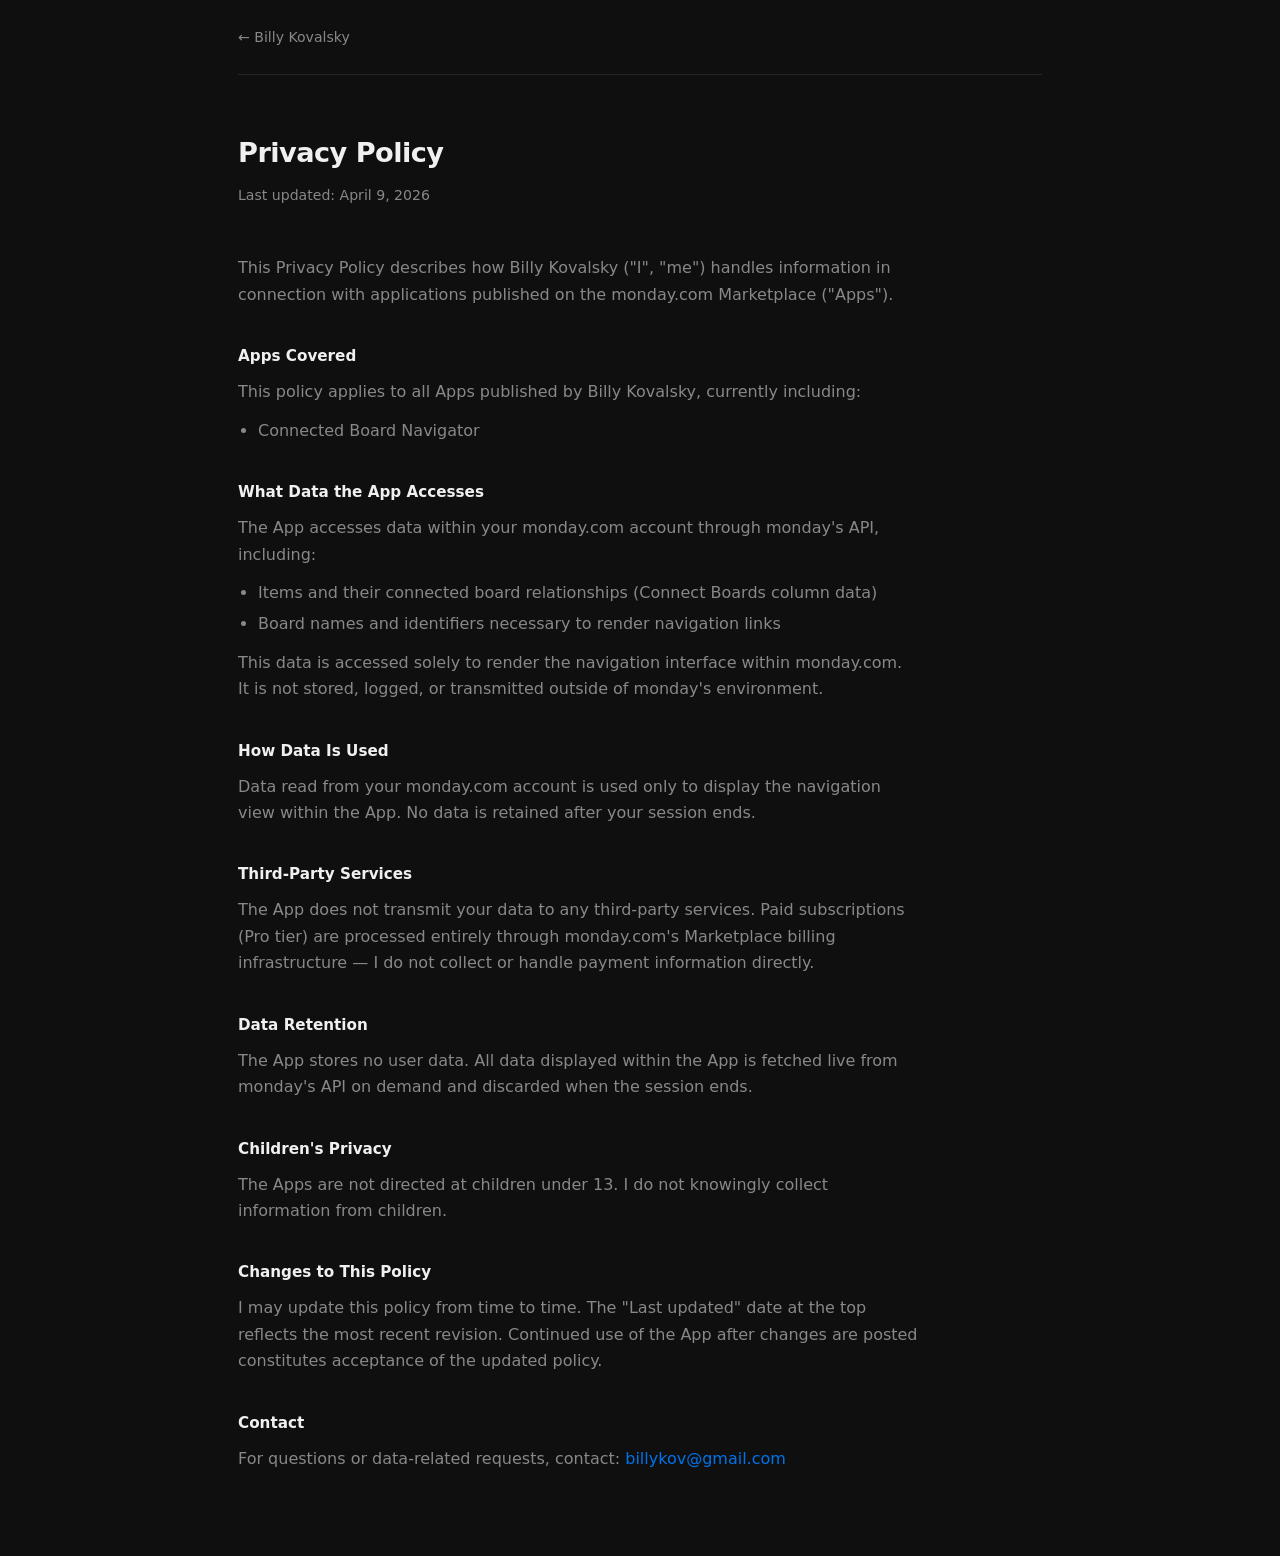
==== privacy.html @ 7df46dfe "Initial site — Billy Kovalsky developer website" ====
<!DOCTYPE html>
<html lang="en">
<head>
  <meta charset="UTF-8">
  <meta name="viewport" content="width=device-width, initial-scale=1.0">
  <title>Privacy Policy — Billy Kovalsky</title>
  <link rel="stylesheet" href="css/style.css">
</head>
<body>

  <div class="container">

    <nav class="legal-nav">
      <a href="index.html">← Billy Kovalsky</a>
    </nav>

    <article class="legal-content">

      <h1>Privacy Policy</h1>
      <span class="last-updated">Last updated: April 9, 2026</span>

      <p>This Privacy Policy describes how Billy Kovalsky ("I", "me") handles information in connection with applications published on the monday.com Marketplace ("Apps").</p>

      <h2>Apps Covered</h2>
      <p>This policy applies to all Apps published by Billy Kovalsky, currently including:</p>
      <ul>
        <li>Connected Board Navigator</li>
      </ul>

      <h2>What Data the App Accesses</h2>
      <p>The App accesses data within your monday.com account through monday's API, including:</p>
      <ul>
        <li>Items and their connected board relationships (Connect Boards column data)</li>
        <li>Board names and identifiers necessary to render navigation links</li>
      </ul>
      <p>This data is accessed solely to render the navigation interface within monday.com. It is not stored, logged, or transmitted outside of monday's environment.</p>

      <h2>How Data Is Used</h2>
      <p>Data read from your monday.com account is used only to display the navigation view within the App. No data is retained after your session ends.</p>

      <h2>Third-Party Services</h2>
      <p>The App does not transmit your data to any third-party services. Paid subscriptions (Pro tier) are processed entirely through monday.com's Marketplace billing infrastructure — I do not collect or handle payment information directly.</p>

      <h2>Data Retention</h2>
      <p>The App stores no user data. All data displayed within the App is fetched live from monday's API on demand and discarded when the session ends.</p>

      <h2>Children's Privacy</h2>
      <p>The Apps are not directed at children under 13. I do not knowingly collect information from children.</p>

      <h2>Changes to This Policy</h2>
      <p>I may update this policy from time to time. The "Last updated" date at the top reflects the most recent revision. Continued use of the App after changes are posted constitutes acceptance of the updated policy.</p>

      <h2>Contact</h2>
      <p>For questions or data-related requests, contact:
        <!-- TODO: change to privacy@billykov.com once GoDaddy email forwarding is set up -->
        <a href="mailto:billykov@gmail.com">billykov@gmail.com</a>
      </p>

    </article>

  </div>

</body>
</html>
---- css/style.css ----
/* ── Reset ── */
*, *::before, *::after { box-sizing: border-box; margin: 0; padding: 0; }

/* ── Variables ── */
:root {
  --bg:             #0f0f0f;
  --surface:        #1a1a1a;
  --border:         #252525;
  --text:           #f0f0f0;
  --text-muted:     #888;
  --accent:         #0073EA;
  --accent-hover:   #005ec7;
}

/* ── Base ── */
body {
  background: var(--bg);
  color: var(--text);
  font-family: -apple-system, BlinkMacSystemFont, 'Segoe UI', system-ui, sans-serif;
  font-size: 16px;
  line-height: 1.65;
}

a {
  color: var(--accent);
  text-decoration: none;
}

a:hover {
  text-decoration: underline;
}

/* ── Layout ── */
.container {
  max-width: 860px;
  margin: 0 auto;
  padding: 0 28px;
}

/* ── Site Header ── */
.site-header {
  padding: 72px 0 60px;
  border-bottom: 1px solid var(--border);
}

.site-header h1 {
  font-size: 1.9rem;
  font-weight: 700;
  letter-spacing: -0.02em;
  margin-bottom: 8px;
}

.site-header .tagline {
  font-size: 1.15rem;
  font-weight: 500;
  margin-bottom: 12px;
}

.site-header .header-body {
  color: var(--text-muted);
  font-size: 1rem;
  max-width: 600px;
}

/* ── Section ── */
.section {
  padding: 60px 0;
  border-bottom: 1px solid var(--border);
}

.section-label {
  font-size: 0.75rem;
  font-weight: 600;
  letter-spacing: 0.1em;
  text-transform: uppercase;
  color: var(--text-muted);
  margin-bottom: 36px;
}

/* ── App Card ── */
.app-card-header {
  display: flex;
  align-items: flex-start;
  gap: 16px;
  margin-bottom: 28px;
}

.app-icon {
  width: 52px;
  height: 52px;
  border-radius: 10px;
  flex-shrink: 0;
}

.app-card-header h3 {
  font-size: 1.3rem;
  font-weight: 600;
  margin-bottom: 4px;
  letter-spacing: -0.01em;
}

.app-card-header .app-tagline {
  color: var(--text-muted);
  font-size: 0.95rem;
}

.app-description {
  color: var(--text-muted);
  margin-bottom: 32px;
  max-width: 660px;
}

/* ── Screenshots ── */
.screenshots {
  display: grid;
  grid-template-columns: 1fr 1fr;
  gap: 12px;
  margin-bottom: 32px;
}

.screenshots img {
  width: 100%;
  border-radius: 8px;
  border: 1px solid var(--border);
  display: block;
}

.screenshots img.full-width {
  grid-column: 1 / -1;
}

/* ── Features list ── */
.features {
  list-style: none;
  margin-bottom: 32px;
  display: flex;
  flex-direction: column;
  gap: 8px;
}

.features li {
  color: var(--text-muted);
  padding-left: 20px;
  position: relative;
  font-size: 0.95rem;
}

.features li::before {
  content: '→';
  position: absolute;
  left: 0;
  color: var(--accent);
}

/* ── Pricing ── */
.pricing {
  display: flex;
  align-items: center;
  gap: 10px;
  margin-bottom: 32px;
  flex-wrap: wrap;
}

.badge {
  padding: 4px 12px;
  border-radius: 20px;
  font-size: 0.82rem;
  font-weight: 500;
}

.badge-free {
  background: rgba(0, 115, 234, 0.12);
  color: var(--accent);
  border: 1px solid rgba(0, 115, 234, 0.25);
}

.badge-pro {
  background: rgba(255, 255, 255, 0.05);
  color: var(--text-muted);
  border: 1px solid var(--border);
}

/* ── CTA Button ── */
.btn {
  display: inline-block;
  background: var(--accent);
  color: #fff;
  padding: 10px 22px;
  border-radius: 6px;
  font-weight: 500;
  font-size: 0.95rem;
  transition: background 0.15s;
  text-decoration: none;
}

.btn:hover {
  background: var(--accent-hover);
  text-decoration: none;
}

/* ── Site Footer ── */
.site-footer {
  padding: 40px 0;
  display: flex;
  justify-content: space-between;
  align-items: center;
  flex-wrap: wrap;
  gap: 16px;
}

.site-footer a,
.site-footer span {
  color: var(--text-muted);
  font-size: 0.88rem;
}

.site-footer a:hover {
  color: var(--text);
  text-decoration: none;
}

.footer-links {
  display: flex;
  gap: 24px;
}

/* ── Legal Pages ── */
.legal-nav {
  padding: 24px 0;
  border-bottom: 1px solid var(--border);
}

.legal-nav a {
  color: var(--text-muted);
  font-size: 0.88rem;
}

.legal-nav a:hover {
  color: var(--text);
  text-decoration: none;
}

.legal-content {
  padding: 56px 0 72px;
  max-width: 680px;
}

.legal-content h1 {
  font-size: 1.7rem;
  font-weight: 700;
  letter-spacing: -0.02em;
  margin-bottom: 8px;
}

.legal-content .last-updated {
  color: var(--text-muted);
  font-size: 0.88rem;
  margin-bottom: 48px;
  display: block;
}

.legal-content h2 {
  font-size: 0.95rem;
  font-weight: 600;
  margin-top: 36px;
  margin-bottom: 10px;
  color: var(--text);
}

.legal-content p {
  color: var(--text-muted);
  margin-bottom: 12px;
}

.legal-content ul {
  color: var(--text-muted);
  padding-left: 20px;
  margin-bottom: 12px;
}

.legal-content ul li {
  margin-bottom: 5px;
}

.legal-content a {
  color: var(--accent);
}

/* ── Responsive ── */
@media (max-width: 600px) {
  .site-header {
    padding: 48px 0 40px;
  }

  .site-header h1 {
    font-size: 1.5rem;
  }

  .screenshots {
    grid-template-columns: 1fr;
  }

  .screenshots img.full-width {
    grid-column: 1;
  }

  .site-footer {
    flex-direction: column;
    align-items: flex-start;
  }
}
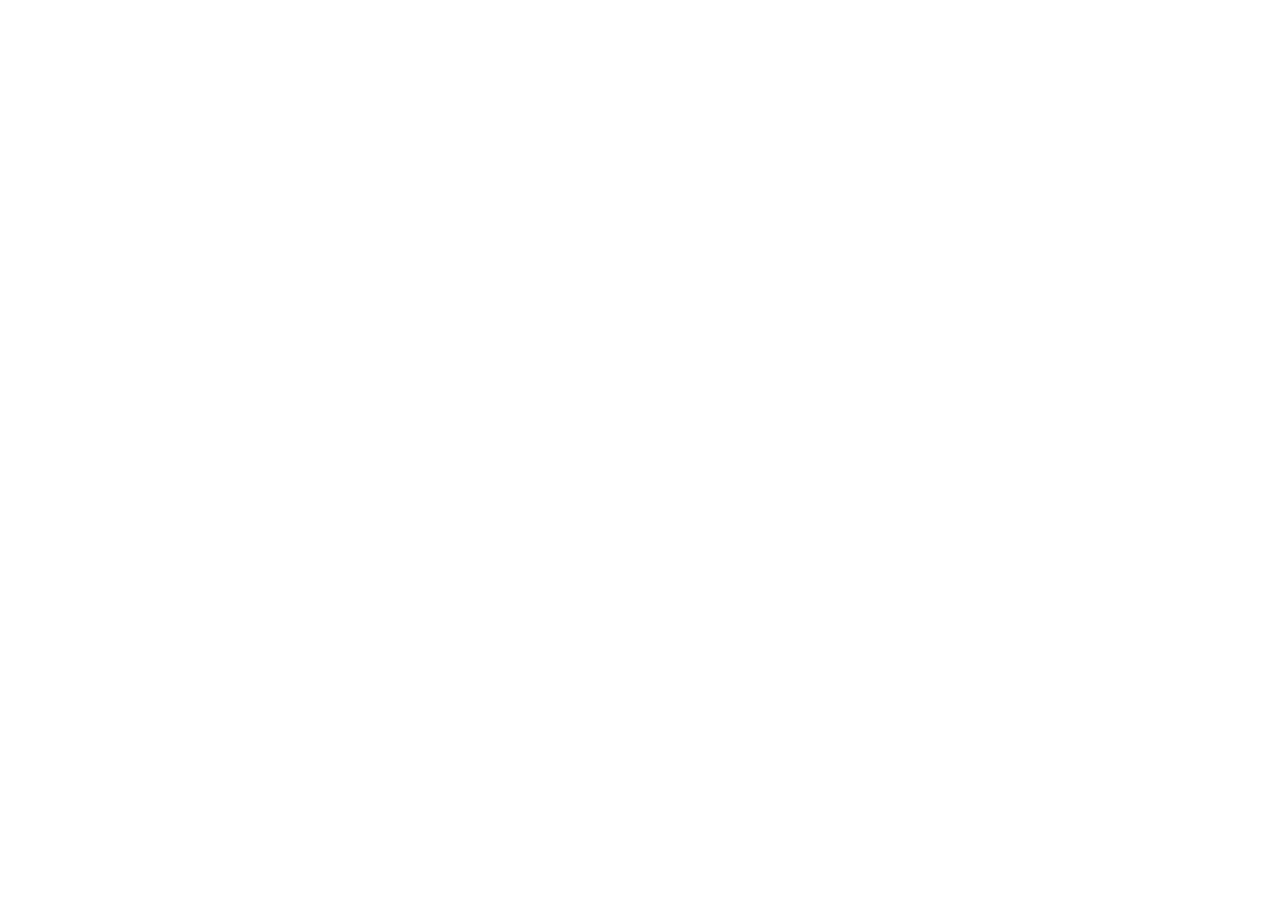
==== commit f7b40729: "Add HTTP to HTTPS redirect to all pages Co-Authored-By: Claude Sonnet 4.6 <noreply@anthropic.com>" ====
--- a/privacy.html
+++ b/privacy.html
@@ -1,6 +1,7 @@
 <!DOCTYPE html>
 <html lang="en">
 <head>
+  <script>if(location.protocol!=='https:'&&location.hostname!=='localhost')location.replace('https:'+location.href.slice(location.protocol.length));</script>
   <meta charset="UTF-8">
   <meta name="viewport" content="width=device-width, initial-scale=1.0">
   <title>Privacy Policy — Billy Kovalsky</title>
--- a/css/style.css
+++ b/css/style.css
@@ -198,6 +198,10 @@
   text-decoration: none;
 }
 
+.btn + .btn {
+  margin-left: 12px;
+}
+
 /* ── Site Footer ── */
 .site-footer {
   padding: 40px 0;
